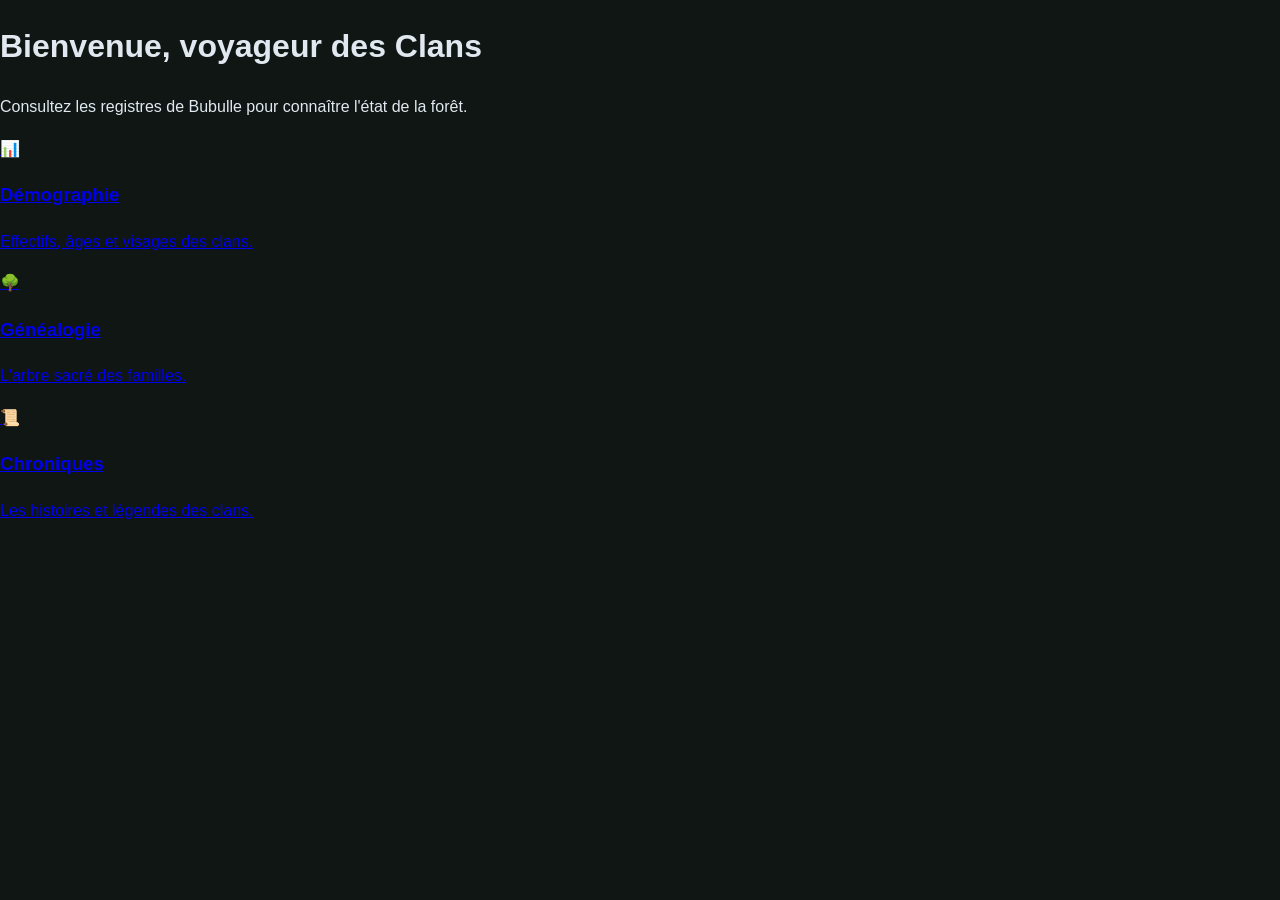
==== index.html @ 967d59c4 "Add files via upload" ====
<!DOCTYPE html>
<html lang="fr">
<head>
    <meta charset="UTF-8">
    <title>Bubulle Hub — Chroniques des Clans</title>
    <link rel="stylesheet" href="style.css"> </head>
<body>
    <div class="hero">
        <h1>Bienvenue, voyageur des Clans</h1>
        <p>Consultez les registres de Bubulle pour connaître l'état de la forêt.</p>
        
        <div class="nav-grid">
            <a href="demographie.html" class="nav-card">
                <div class="icon">📊</div>
                <h3>Démographie</h3>
                <p>Effectifs, âges et visages des clans.</p>
            </a>
            <a href="https://araxiaa.github.io/arbre-g-n-alogique-des-clans/" class="nav-card">
                <div class="icon">🌳</div>
                <h3>Généalogie</h3>
                <p>L'arbre sacré des familles.</p>
            </a>
            <a href="https://araxiaa.github.io/chronique-des-clans/" class="nav-card">
                <div class="icon">📜</div>
                <h3>Chroniques</h3>
                <p>Les histoires et légendes des clans.</p>
            </a>
            </div>
    </div>
</body>
</html>
---- style.css ----
/* --- VARIABLES DE THÈME --- */
:root {
    --bg-color: #0f1613; /* Vert forêt extrêmement sombre */
    --card-bg: #1a251f; /* Vert sapin profond */
    --border-color: #2c4035; /* Vert mousse */
    --text-main: #e2e8f0;
    --text-muted: #94a3b8;
    --accent: #d4af37; /* Doré pour le côté épique */
    --accent-hover: #fcd34d;
    --dead-color: #1e1e1e; /* Gris très sombre pour les morts */
}

body {
    margin: 0;
    font-family: 'Segoe UI', Tahoma, Geneva, Verdana, sans-serif;
    background-color: var(--bg-color);
    color: var(--text-main);
    line-height: 1.6;
}

/* --- STRUCTURE GLOBALE --- */
.container {
    max-width: 1200px;
    margin: 0 auto;
    padding: 2rem;
}

.back-link {
    color: var(--accent);
    text-decoration: none;
    font-weight: bold;
    display: inline-block;
    margin-bottom: 2rem;
    transition: color 0.2s;
}

.back-link:hover {
    color: var(--accent-hover);
}

.page-header {
    text-align: center;
    margin-bottom: 4rem;
    padding-bottom: 2rem;
    border-bottom: 1px solid var(--border-color);
}

.page-header h1 {
    color: var(--accent);
    font-size: 2.5rem;
    margin-bottom: 0.5rem;
    letter-spacing: 2px;
    text-transform: uppercase;
}

/* --- SECTIONS DES CLANS --- */
.clan-section {
    margin-bottom: 4rem;
    background-color: var(--card-bg);
    border: 1px solid var(--border-color);
    border-radius: 12px;
    padding: 2rem;
    box-shadow: 0 4px 15px rgba(0,0,0,0.3);
}

.clan-header {
    display: flex;
    justify-content: space-between;
    align-items: center;
    border-bottom: 1px solid var(--border-color);
    padding-bottom: 1rem;
    margin-bottom: 2rem;
}

.clan-header h2 {
    color: var(--accent);
    margin: 0;
    font-size: 2rem;
}

.clan-stats {
    color: var(--text-muted);
    font-size: 0.9rem;
    text-align: right;
}

/* --- GRILLE ET CARTES --- */
.character-grid {
    display: grid;
    grid-template-columns: repeat(auto-fill, minmax(220px, 1fr));
    gap: 1.5rem;
}

.char-card {
    background-color: rgba(0, 0, 0, 0.3);
    border: 1px solid var(--border-color);
    border-radius: 8px;
    padding: 1.5rem 1rem;
    text-align: center;
    transition: transform 0.2s ease, box-shadow 0.2s ease;
}

.char-card:hover {
    transform: translateY(-5px);
    box-shadow: 0 8px 20px rgba(0,0,0,0.4);
    border-color: var(--accent);
}

.char-card.dead {
    background-color: var(--dead-color);
    opacity: 0.7;
    filter: grayscale(80%);
}

.char-card.dead:hover {
    filter: grayscale(0%);
    opacity: 1;
}

.char-avatar {
    width: 120px;
    height: 120px;
    object-fit: cover;
    border-radius: 50%;
    border: 3px solid var(--border-color);
    margin-bottom: 1rem;
    background-color: #000;
}

.char-card h4 {
    margin: 0 0 0.5rem 0;
    color: var(--text-main);
    font-size: 1.2rem;
}

.char-rank {
    color: var(--accent);
    font-weight: bold;
    text-transform: capitalize;
    margin: 0 0 0.5rem 0;
    letter-spacing: 1px;
}

.char-details {
    margin: 0;
    font-size: 0.85rem;
    color: var(--text-muted);
}
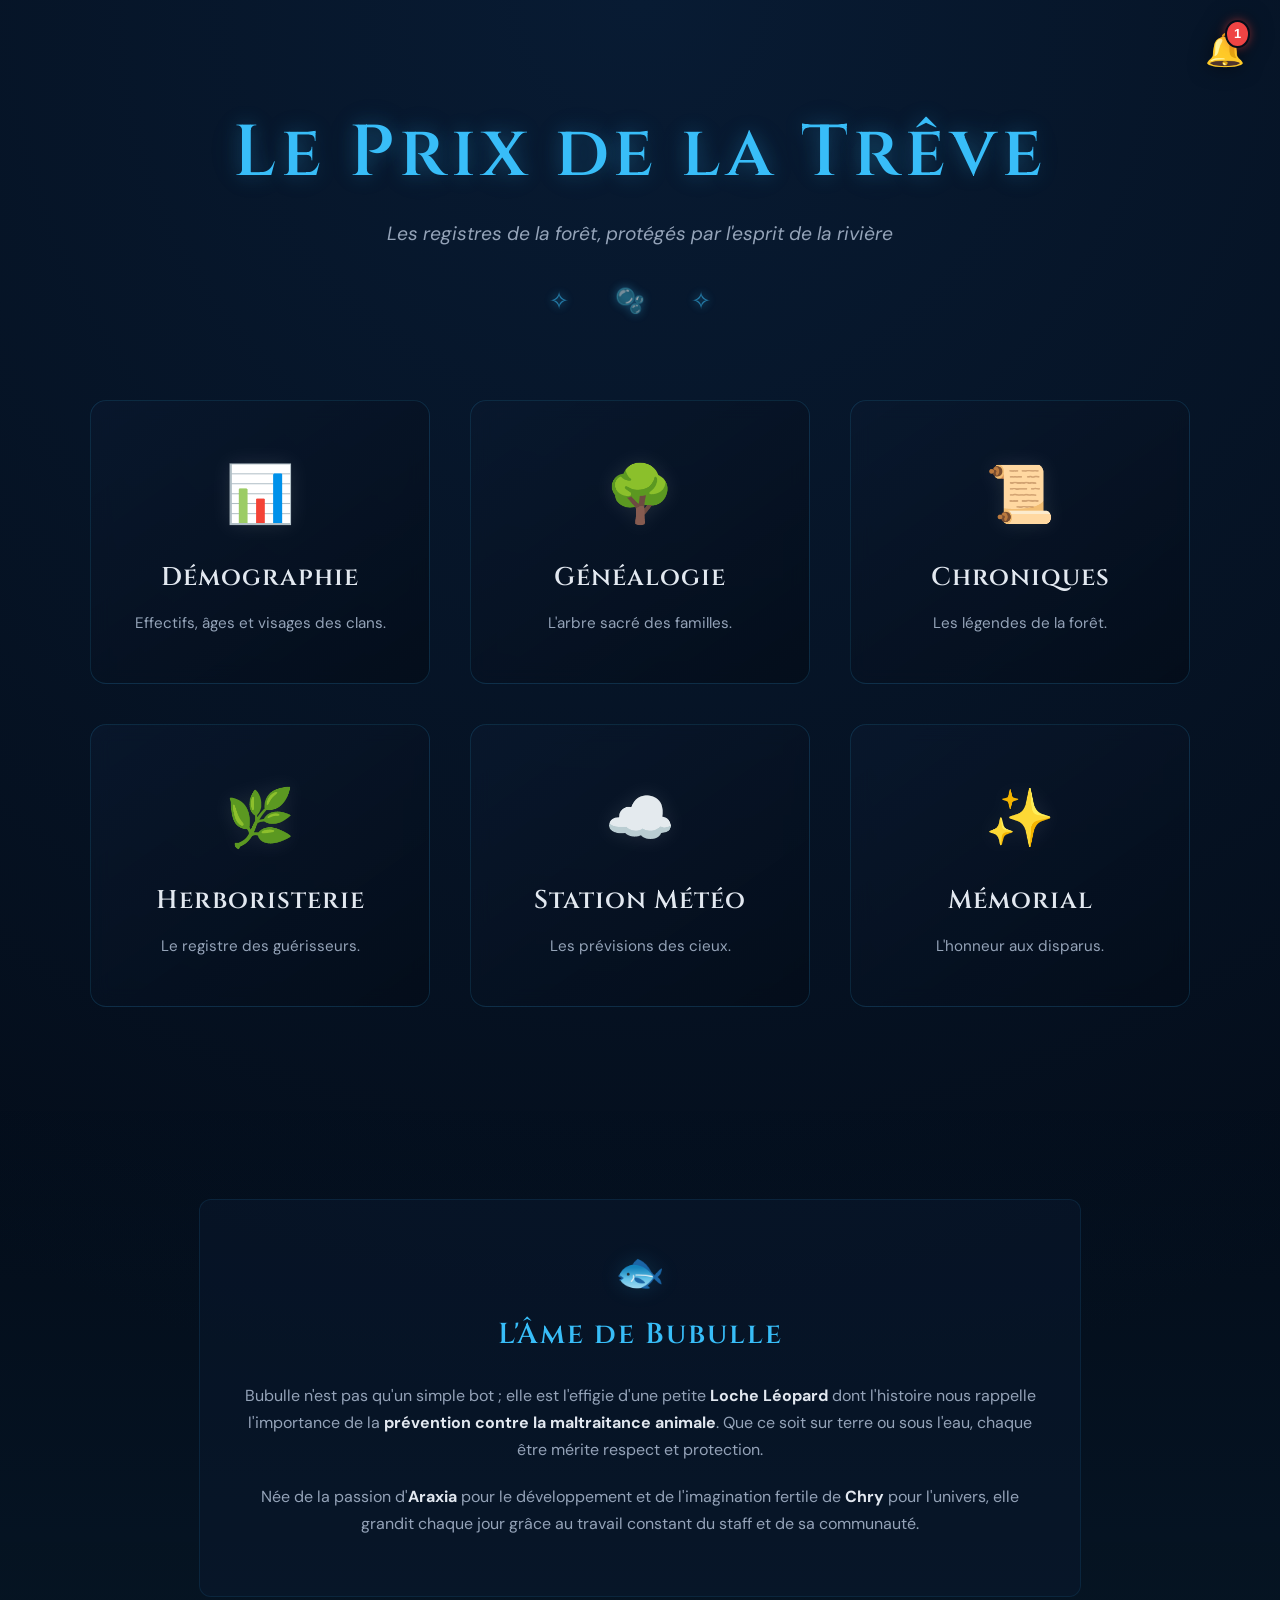
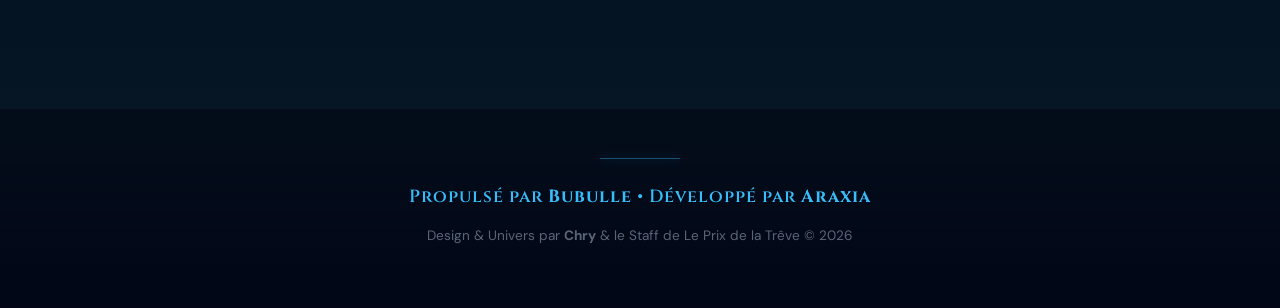
==== commit c2837870: "Add files via upload" ====
--- a/index.html
+++ b/index.html
@@ -2,30 +2,116 @@
 <html lang="fr">
 <head>
     <meta charset="UTF-8">
-    <title>Bubulle Hub — Chroniques des Clans</title>
-    <link rel="stylesheet" href="style.css"> </head>
-<body>
-    <div class="hero">
-        <h1>Bienvenue, voyageur des Clans</h1>
-        <p>Consultez les registres de Bubulle pour connaître l'état de la forêt.</p>
-        
-        <div class="nav-grid">
-            <a href="demographie.html" class="nav-card">
-                <div class="icon">📊</div>
-                <h3>Démographie</h3>
+    <meta name="viewport" content="width=device-width, initial-scale=1.0">
+    <title>Le Hub — Le Prix de la Trêve</title>
+    <link rel="stylesheet" href="style.css">
+</head>
+<body class="hub-body">
+
+    <div class="bubbles-container">
+        <div class="bubble"></div><div class="bubble"></div><div class="bubble"></div>
+        <div class="bubble"></div><div class="bubble"></div><div class="bubble"></div>
+        <div class="bubble"></div><div class="bubble"></div>
+    </div>
+
+    <div class="update-bell" onclick="toggleUpdates()">
+        🔔 <span class="bell-badge">1</span>
+    </div>
+
+    <div id="update-modal" class="modal-overlay" onclick="closeUpdates(event)">
+        <div class="modal-content">
+            <button class="close-btn" onclick="toggleUpdates()">&times;</button>
+            <h2 class="cinzel" style="color: var(--accent); margin-bottom: 1.5rem; text-align: center;">Mises à jour</h2>
+            <ul class="changelog">
+                <li>
+                    <span class="changelog-date">Aujourd'hui</span>
+                    <strong>Thème Océanique 🫧</strong>
+                    <p>Le site fait peau neuve avec de nouvelles couleurs aquatiques en l'honneur de Bubulle ! Ajout du journal des mises à jour.</p>
+                </li>
+            </ul>
+        </div>
+    </div>
+
+    <header class="hub-hero">
+        <div class="hero-content">
+            <h1 class="cinzel glow-text">Le Prix de la Trêve</h1>
+            <p class="hero-subtitle">Les registres de la forêt, protégés par l'esprit de la rivière</p>
+            <div class="separator">✧ 🫧 ✧</div>
+        </div>
+    </header>
+
+    <main class="hub-main">
+        <div class="elegant-grid">
+            <a href="demographie.html" class="elegant-card">
+                <div class="card-icon">📊</div>
+                <h3 class="cinzel">Démographie</h3>
                 <p>Effectifs, âges et visages des clans.</p>
             </a>
-            <a href="https://araxiaa.github.io/arbre-g-n-alogique-des-clans/" class="nav-card">
-                <div class="icon">🌳</div>
-                <h3>Généalogie</h3>
+            <a href="https://araxiaa.github.io/arbre-g-n-alogique-des-clans/" class="elegant-card" target="_blank">
+                <div class="card-icon">🌳</div>
+                <h3 class="cinzel">Généalogie</h3>
                 <p>L'arbre sacré des familles.</p>
             </a>
-            <a href="https://araxiaa.github.io/chronique-des-clans/" class="nav-card">
-                <div class="icon">📜</div>
-                <h3>Chroniques</h3>
-                <p>Les histoires et légendes des clans.</p>
+            <a href="https://araxiaa.github.io/chronique-des-clans/" class="elegant-card" target="_blank">
+                <div class="card-icon">📜</div>
+                <h3 class="cinzel">Chroniques</h3>
+                <p>Les légendes de la forêt.</p>
             </a>
+            <a href="herboristerie.html" class="elegant-card">
+                <div class="card-icon">🌿</div>
+                <h3 class="cinzel">Herboristerie</h3>
+                <p>Le registre des guérisseurs.</p>
+            </a>
+            <a href="meteo.html" class="elegant-card">
+                <div class="card-icon">☁️</div>
+                <h3 class="cinzel">Station Météo</h3>
+                <p>Les prévisions des cieux.</p>
+            </a>
+            <a href="memorial.html" class="elegant-card">
+                <div class="card-icon">✨</div>
+                <h3 class="cinzel">Mémorial</h3>
+                <p>L'honneur aux disparus.</p>
+            </a>
+        </div>
+    </main>
+
+    <section class="bubulle-legacy">
+        <div class="container">
+            <div class="legacy-card">
+                <div class="legacy-header">
+                    <span class="legacy-icon">🐟</span>
+                    <h2 class="cinzel">L'Âme de Bubulle</h2>
+                </div>
+                <div class="legacy-content">
+                    <p>
+                        Bubulle n'est pas qu'un simple bot ; elle est l'effigie d'une petite <strong>Loche Léopard</strong> dont l'histoire nous rappelle l'importance de la <strong>prévention contre la maltraitance animale</strong>. Que ce soit sur terre ou sous l'eau, chaque être mérite respect et protection.
+                    </p>
+                    <p>
+                        Née de la passion d'<strong>Araxia</strong> pour le développement et de l'imagination fertile de <strong>Chry</strong> pour l'univers, elle grandit chaque jour grâce au travail constant du staff et de sa communauté.
+                    </p>
+                </div>
             </div>
-    </div>
+        </div>
+    </section>
+
+    <footer class="hub-footer">
+        <div class="footer-separator"></div>
+        <p class="cinzel credits-main">Propulsé par <strong>Bubulle</strong> • Développé par <strong>Araxia</strong></p>
+        <p class="credits-sub">Design & Univers par <strong>Chry</strong> & le Staff de Le Prix de la Trêve © 2026</p>
+    </footer>
+
+    <script>
+        function toggleUpdates() {
+            const modal = document.getElementById('update-modal');
+            modal.classList.toggle('active');
+            // Cache le petit "1" quand on ouvre la cloche
+            document.querySelector('.bell-badge').style.display = 'none';
+        }
+        function closeUpdates(e) {
+            if(e.target.id === 'update-modal') {
+                toggleUpdates();
+            }
+        }
+    </script>
 </body>
 </html>
--- a/style.css
+++ b/style.css
@@ -1,148 +1,291 @@
-/* --- VARIABLES DE THÈME --- */
+@import url('https://fonts.googleapis.com/css2?family=Cinzel:wght@400;600;700&family=DM+Sans:ital,opsz,wght@0,9..40,300;0,9..40,400;0,9..40,500;1,9..40,400&display=swap');
+
+/* --- VARIABLES DE THÈME (Aquatique & Sombre) --- */
 :root {
-    --bg-color: #0f1613; /* Vert forêt extrêmement sombre */
-    --card-bg: #1a251f; /* Vert sapin profond */
-    --border-color: #2c4035; /* Vert mousse */
+    --bg-main: #040d1a; /* Océan très profond */
+    --bg-panel: #0a192f; /* Bleu nuit sous-marin */
+    --border-light: #172a45; /* Bordure d'eau */
+    --accent: #38bdf8; /* Cyan bulle lumineux */
+    --accent-glow: rgba(56, 189, 248, 0.15);
     --text-main: #e2e8f0;
-    --text-muted: #94a3b8;
-    --accent: #d4af37; /* Doré pour le côté épique */
-    --accent-hover: #fcd34d;
-    --dead-color: #1e1e1e; /* Gris très sombre pour les morts */
+    --text-dim: #94a3b8;
+    --dead-bg: #020617;
 }
 
 body {
     margin: 0;
-    font-family: 'Segoe UI', Tahoma, Geneva, Verdana, sans-serif;
-    background-color: var(--bg-color);
+    font-family: 'DM Sans', sans-serif;
+    background-color: var(--bg-main);
     color: var(--text-main);
     line-height: 1.6;
 }
 
-/* --- STRUCTURE GLOBALE --- */
-.container {
-    max-width: 1200px;
-    margin: 0 auto;
-    padding: 2rem;
-}
-
-.back-link {
-    color: var(--accent);
-    text-decoration: none;
-    font-weight: bold;
-    display: inline-block;
-    margin-bottom: 2rem;
-    transition: color 0.2s;
-}
-
-.back-link:hover {
-    color: var(--accent-hover);
-}
-
-.page-header {
-    text-align: center;
-    margin-bottom: 4rem;
-    padding-bottom: 2rem;
-    border-bottom: 1px solid var(--border-color);
-}
-
-.page-header h1 {
-    color: var(--accent);
-    font-size: 2.5rem;
-    margin-bottom: 0.5rem;
-    letter-spacing: 2px;
-    text-transform: uppercase;
-}
-
-/* --- SECTIONS DES CLANS --- */
-.clan-section {
-    margin-bottom: 4rem;
-    background-color: var(--card-bg);
-    border: 1px solid var(--border-color);
-    border-radius: 12px;
-    padding: 2rem;
-    box-shadow: 0 4px 15px rgba(0,0,0,0.3);
-}
-
-.clan-header {
-    display: flex;
-    justify-content: space-between;
-    align-items: center;
-    border-bottom: 1px solid var(--border-color);
-    padding-bottom: 1rem;
-    margin-bottom: 2rem;
-}
-
-.clan-header h2 {
-    color: var(--accent);
-    margin: 0;
+h1, h2, h3, h4, .cinzel { font-family: 'Cinzel', serif; font-weight: 600; margin: 0; }
+html { overflow-y: scroll; scroll-behavior: smooth; }
+a { color: var(--accent); text-decoration: none; transition: all 0.3s ease; }
+a:hover { text-shadow: 0 0 8px var(--accent-glow); color: #7dd3fc; }
+.container { max-width: 1200px; margin: 0 auto; padding: 3rem 2rem; }
+.back-link { font-size: 0.9rem; text-transform: uppercase; letter-spacing: 1px; margin-bottom: 2rem; display: inline-block; }
+.page-header { text-align: center; margin-bottom: 4rem; }
+.page-header h1 { font-size: 3rem; color: var(--accent); letter-spacing: 3px; text-transform: uppercase; margin-bottom: 0.5rem; }
+
+/* =========================================
+   ANIMATION DES BULLES (FOND)
+   ========================================= */
+.bubbles-container {
+    position: fixed;
+    top: 0; left: 0; width: 100%; height: 100%;
+    z-index: -1;
+    pointer-events: none;
+    overflow: hidden;
+}
+
+.bubble {
+    position: absolute;
+    bottom: -100px;
+    background: radial-gradient(circle at 30% 30%, rgba(255, 255, 255, 0.8), rgba(255, 255, 255, 0.1) 60%, transparent);
+    border: 1px solid rgba(255, 255, 255, 0.2);
+    border-radius: 50%;
+    animation: floatUp linear infinite;
+    box-shadow: inset 0 0 10px rgba(255, 255, 255, 0.3);
+}
+
+/* Génération aléatoire des bulles */
+.bubble:nth-child(1) { width: 40px; height: 40px; left: 10%; animation-duration: 8s; animation-delay: 0s; }
+.bubble:nth-child(2) { width: 20px; height: 20px; left: 25%; animation-duration: 5s; animation-delay: 2s; }
+.bubble:nth-child(3) { width: 50px; height: 50px; left: 40%; animation-duration: 10s; animation-delay: 4s; }
+.bubble:nth-child(4) { width: 30px; height: 30px; left: 60%; animation-duration: 6s; animation-delay: 1s; }
+.bubble:nth-child(5) { width: 25px; height: 25px; left: 75%; animation-duration: 7s; animation-delay: 3s; }
+.bubble:nth-child(6) { width: 45px; height: 45px; left: 90%; animation-duration: 9s; animation-delay: 5s; }
+.bubble:nth-child(7) { width: 15px; height: 15px; left: 50%; animation-duration: 4s; animation-delay: 6s; }
+.bubble:nth-child(8) { width: 35px; height: 35px; left: 80%; animation-duration: 8.5s; animation-delay: 2.5s; }
+
+@keyframes floatUp {
+    0% { transform: translateY(0) scale(1) rotate(0deg); opacity: 0; }
+    10% { opacity: 0.8; }
+    90% { opacity: 0.5; }
+    100% { transform: translateY(-120vh) scale(1.2) rotate(360deg); opacity: 0; }
+}
+
+/* =========================================
+   CLOCHE ET MISES À JOUR (MODAL)
+   ========================================= */
+.update-bell {
+    position: fixed;
+    top: 25px; right: 35px;
     font-size: 2rem;
-}
-
-.clan-stats {
-    color: var(--text-muted);
-    font-size: 0.9rem;
-    text-align: right;
-}
-
-/* --- GRILLE ET CARTES --- */
-.character-grid {
-    display: grid;
-    grid-template-columns: repeat(auto-fill, minmax(220px, 1fr));
-    gap: 1.5rem;
-}
-
-.char-card {
-    background-color: rgba(0, 0, 0, 0.3);
-    border: 1px solid var(--border-color);
-    border-radius: 8px;
-    padding: 1.5rem 1rem;
-    text-align: center;
-    transition: transform 0.2s ease, box-shadow 0.2s ease;
-}
-
-.char-card:hover {
-    transform: translateY(-5px);
-    box-shadow: 0 8px 20px rgba(0,0,0,0.4);
-    border-color: var(--accent);
-}
-
-.char-card.dead {
-    background-color: var(--dead-color);
-    opacity: 0.7;
-    filter: grayscale(80%);
-}
-
-.char-card.dead:hover {
-    filter: grayscale(0%);
-    opacity: 1;
-}
-
-.char-avatar {
-    width: 120px;
-    height: 120px;
-    object-fit: cover;
-    border-radius: 50%;
-    border: 3px solid var(--border-color);
-    margin-bottom: 1rem;
-    background-color: #000;
-}
-
-.char-card h4 {
-    margin: 0 0 0.5rem 0;
-    color: var(--text-main);
-    font-size: 1.2rem;
-}
-
-.char-rank {
-    color: var(--accent);
-    font-weight: bold;
-    text-transform: capitalize;
-    margin: 0 0 0.5rem 0;
-    letter-spacing: 1px;
-}
-
-.char-details {
-    margin: 0;
-    font-size: 0.85rem;
-    color: var(--text-muted);
-}+    cursor: pointer;
+    z-index: 1000;
+    transition: transform 0.3s cubic-bezier(0.175, 0.885, 0.32, 1.275);
+    filter: drop-shadow(0 0 10px rgba(0,0,0,0.5));
+}
+
+.update-bell:hover { transform: scale(1.1) rotate(15deg); }
+
+.bell-badge {
+    position: absolute;
+    top: -5px; right: -5px;
+    background: #ef4444; color: white;
+    font-size: 0.8rem; font-family: sans-serif; font-weight: bold;
+    padding: 2px 7px; border-radius: 50%;
+    border: 2px solid var(--bg-main);
+    box-shadow: 0 0 10px rgba(239, 68, 68, 0.5);
+}
+
+.changelog { list-style: none; padding: 0; margin: 0; }
+.changelog li { padding: 1.5rem 0; border-bottom: 1px solid var(--border-light); }
+.changelog li:last-child { border-bottom: none; padding-bottom: 0; }
+.changelog-date { display: block; font-size: 0.8rem; color: var(--accent); text-transform: uppercase; letter-spacing: 1px; margin-bottom: 5px; }
+.changelog strong { color: var(--text-main); font-size: 1.1rem; }
+.changelog p { color: var(--text-dim); font-size: 0.95rem; margin: 5px 0 0 0; }
+
+/* =========================================
+   ACCUEIL (LE HUB PRINCIPAL)
+   ========================================= */
+.hub-body { background: radial-gradient(circle at top, #081b33 0%, var(--bg-main) 70%); }
+.hub-hero { text-align: center; padding: 6rem 2rem 3rem 2rem; animation: fadeInDown 1s ease-out; }
+
+.glow-text {
+    font-size: 4.5rem; color: var(--accent);
+    text-shadow: 0 0 20px rgba(56, 189, 248, 0.3), 0 0 40px rgba(56, 189, 248, 0.1);
+    letter-spacing: 5px; margin-bottom: 0.5rem;
+}
+
+.hero-subtitle { font-size: 1.2rem; color: var(--text-dim); font-style: italic; margin-top: 0; }
+.separator { color: var(--accent); font-size: 1.5rem; margin: 2rem 0; letter-spacing: 20px; opacity: 0.6; filter: drop-shadow(0 0 5px var(--accent)); }
+.hub-main { max-width: 1100px; margin: 0 auto; padding: 0 2rem 5rem 2rem; }
+.elegant-grid { display: grid; grid-template-columns: repeat(auto-fit, minmax(300px, 1fr)); gap: 2.5rem; }
+
+.elegant-card {
+    position: relative;
+    background: linear-gradient(145deg, rgba(10, 25, 47, 0.7), rgba(4, 13, 26, 0.9));
+    border: 1px solid rgba(56, 189, 248, 0.15);
+    border-radius: 16px; padding: 3rem 2rem; text-align: center; overflow: hidden;
+    backdrop-filter: blur(10px);
+    transition: transform 0.4s cubic-bezier(0.175, 0.885, 0.32, 1.275), border-color 0.4s, box-shadow 0.4s;
+}
+
+.elegant-card::before {
+    content: ''; position: absolute; top: 0; left: 0; right: 0; height: 3px;
+    background: linear-gradient(90deg, transparent, var(--accent), transparent);
+    opacity: 0; transition: opacity 0.4s ease;
+}
+
+.elegant-card:hover {
+    transform: translateY(-10px); border-color: rgba(56, 189, 248, 0.4);
+    box-shadow: 0 15px 35px rgba(0, 0, 0, 0.6), 0 0 20px rgba(56, 189, 248, 0.15);
+}
+.elegant-card:hover::before { opacity: 1; }
+.card-icon { font-size: 3.5rem; margin-bottom: 1.2rem; filter: drop-shadow(0 0 10px rgba(255, 255, 255, 0.1)); transition: transform 0.4s ease; display: inline-block; }
+.elegant-card:hover .card-icon { transform: scale(1.15) rotate(5deg); }
+.elegant-card h3 { font-size: 1.6rem; color: var(--text-main); margin-bottom: 0.8rem; letter-spacing: 1px; transition: color 0.3s; }
+.elegant-card:hover h3 { color: var(--accent); }
+.elegant-card p { color: var(--text-dim); font-size: 0.95rem; margin: 0; line-height: 1.5; }
+
+/* --- SECTION LEGACY (BAS DE PAGE) --- */
+.bubulle-legacy { padding: 4rem 2rem; background: linear-gradient(to bottom, transparent, rgba(56, 189, 248, 0.05)); }
+.legacy-card { max-width: 800px; margin: 0 auto; background: rgba(10, 25, 47, 0.5); border: 1px solid rgba(56, 189, 248, 0.1); border-radius: 12px; padding: 2.5rem; text-align: center; }
+.legacy-header { margin-bottom: 1.5rem; }
+.legacy-icon { font-size: 2.5rem; display: block; margin-bottom: 0.5rem; filter: drop-shadow(0 0 10px var(--accent-glow)); }
+.legacy-card h2 { color: var(--accent); font-size: 1.8rem; letter-spacing: 2px; }
+.legacy-content p { color: var(--text-dim); line-height: 1.7; margin-bottom: 1.2rem; font-size: 1rem; }
+.legacy-content strong { color: var(--text-main); }
+
+/* --- FOOTER & CREDITS --- */
+.hub-footer { text-align: center; padding: 3rem 2rem; background: linear-gradient(to top, rgba(2,6,23,0.9), transparent); border-top: 1px solid rgba(255, 255, 255, 0.02); }
+.footer-separator { width: 80px; height: 1px; background: var(--accent); margin: 0 auto 1.5rem auto; opacity: 0.4; box-shadow: 0 0 10px var(--accent); }
+.credits-main { font-size: 1.1rem; letter-spacing: 1px; margin-bottom: 5px; color: var(--accent); }
+.credits-sub { color: var(--text-dim); font-size: 0.85rem; opacity: 0.6; }
+@keyframes fadeInDown { from { opacity: 0; transform: translateY(-20px); } to { opacity: 1; transform: translateY(0); } }
+
+/* --- SECTIONS GÉNÉRIQUES (CLANS, CARTES, ETC) --- */
+.clan-section { margin-bottom: 5rem; }
+.clan-header { display: flex; justify-content: space-between; align-items: flex-end; border-bottom: 1px solid var(--border-light); padding-bottom: 1rem; margin-bottom: 2rem; }
+.clan-header h2 { color: var(--accent); font-size: 2.5rem; letter-spacing: 1px; }
+.clan-stats { color: var(--text-dim); font-size: 0.9rem; text-align: right; text-transform: uppercase; letter-spacing: 0.5px; }
+
+.character-grid { display: grid; grid-template-columns: repeat(auto-fill, minmax(200px, 1fr)); gap: 1.5rem; }
+.char-card { background-color: var(--bg-panel); border: 1px solid var(--border-light); border-radius: 4px; padding: 2rem 1rem; text-align: center; position: relative; overflow: hidden; transition: all 0.3s ease; cursor: pointer; }
+.char-card:hover { border-color: var(--accent); box-shadow: 0 5px 20px var(--accent-glow); }
+.char-card.dead { background-color: var(--dead-bg); border-color: #0f172a; }
+.char-card.dead .char-avatar { filter: grayscale(100%) opacity(0.6); border-color: #334155; }
+.char-card.dead h4 { color: var(--text-dim); }
+
+.char-avatar { width: 100px; height: 100px; object-fit: cover; border-radius: 50%; border: 2px solid var(--accent); margin-bottom: 1.2rem; background-color: #000; transition: transform 0.5s ease; }
+.char-card:hover .char-avatar { transform: scale(1.05); }
+.char-card h4 { font-size: 1.2rem; color: var(--text-main); margin-bottom: 0.3rem; }
+.char-rank { color: var(--accent); font-size: 0.8rem; text-transform: uppercase; letter-spacing: 1px; margin-bottom: 0.8rem; }
+.char-details { font-size: 0.85rem; color: var(--text-dim); }
+
+.filter-bar { display: flex; justify-content: center; gap: 10px; margin-bottom: 3rem; flex-wrap: wrap; }
+.filter-btn { background: transparent; border: 1px solid var(--border-light); color: var(--text-dim); padding: 8px 20px; font-family: 'Cinzel', serif; font-size: 0.85rem; cursor: pointer; transition: all 0.3s ease; text-transform: uppercase; letter-spacing: 1px; }
+.filter-btn:hover { border-color: var(--accent); color: var(--accent); background-color: var(--accent-glow); }
+.filter-btn.active { background-color: var(--accent); color: var(--bg-main); border-color: var(--accent); font-weight: bold; text-shadow: 0 0 1px rgba(0,0,0,0.5); }
+
+.char-badges { display: flex; justify-content: space-between; padding: 0 10px; margin-bottom: 10px; }
+.badge { font-size: 0.65rem; padding: 2px 8px; border-radius: 2px; text-transform: uppercase; font-weight: bold; letter-spacing: 1px; font-family: 'DM Sans', sans-serif; }
+.badge-oc { background-color: var(--accent-glow); color: var(--accent); border: 1px solid var(--accent); }
+.badge-pnj { background-color: #0f172a; color: #64748b; border: 1px solid #334155; }
+
+.gender-icon { font-size: 0.9rem; opacity: 0.8; }
+.gender-male { color: #89cff0; }
+.gender-female { color: #f4c2c2; }
+.gender-nb { color: var(--accent); }
+
+/* --- PANNEAU LATÉRAL ET MODAL --- */
+.panel-overlay, .modal-overlay { position: fixed; inset: 0; background: rgba(0, 0, 0, 0.7); backdrop-filter: blur(2px); z-index: 999; opacity: 0; pointer-events: none; transition: opacity 0.3s ease; }
+.panel-overlay.active, .modal-overlay.active { opacity: 1; pointer-events: all; }
+
+.modal-content {
+    position: absolute; top: 50%; left: 50%; transform: translate(-50%, -50%) scale(0.95);
+    background: var(--bg-panel); border: 1px solid var(--accent); box-shadow: 0 0 40px rgba(0,0,0,0.8);
+    width: 90%; max-width: 500px; padding: 2rem; border-radius: 12px; transition: transform 0.3s ease;
+}
+.modal-overlay.active .modal-content { transform: translate(-50%, -50%) scale(1); }
+
+.side-panel { position: fixed; top: 0; right: -450px; width: 400px; max-width: 100vw; height: 100vh; background-color: var(--bg-panel); border-left: 1px solid var(--accent); box-shadow: -5px 0 30px rgba(0,0,0,0.8); z-index: 1000; transition: right 0.3s cubic-bezier(0.4, 0, 0.2, 1); overflow-y: auto; padding: 3rem 2rem; box-sizing: border-box; }
+.side-panel.open { right: 0; }
+.close-btn { position: absolute; top: 15px; right: 20px; background: none; border: none; color: var(--text-dim); font-size: 2rem; cursor: pointer; transition: color 0.2s; }
+.close-btn:hover { color: var(--accent); }
+
+.panel-avatar { width: 160px; height: 160px; object-fit: cover; border-radius: 50%; border: 3px solid var(--accent); margin: 0 auto 1.5rem auto; display: block; background-color: #000; }
+.panel-name { font-family: 'Cinzel', serif; color: var(--accent); font-size: 2rem; text-align: center; margin-bottom: 0.2rem; }
+.panel-rank { text-align: center; color: var(--text-dim); text-transform: uppercase; letter-spacing: 2px; font-size: 0.85rem; margin-bottom: 2.5rem; }
+.panel-section { margin-bottom: 1.5rem; background: rgba(0,0,0,0.2); padding: 1rem; border-radius: 6px; border: 1px solid var(--border-light); }
+.panel-section h3 { font-size: 1rem; color: var(--text-main); border-bottom: 1px solid var(--border-light); padding-bottom: 5px; margin-bottom: 10px; }
+
+.hp-bar-container { background: #020617; height: 14px; border-radius: 7px; overflow: hidden; margin-bottom: 5px; border: 1px solid #000; }
+.hp-fill { height: 100%; background: #10b981; transition: width 0.5s ease, background-color 0.5s ease; }
+.hp-fill.medium { background: #f59e0b; }
+.hp-fill.critical { background: #ef4444; }
+.hp-fill.dead { background: #475569; }
+
+/* --- BARRE DE RECHERCHE & SOMMAIRE --- */
+.search-bar { width: 100%; max-width: 400px; padding: 12px 20px; border-radius: 25px; border: 1px solid var(--border-light); background: var(--bg-panel); color: var(--text-main); font-family: 'DM Sans', sans-serif; margin: 0 auto 2rem auto; display: block; font-size: 1rem; transition: all 0.3s ease; }
+.search-bar:focus { outline: none; border-color: var(--accent); box-shadow: 0 0 15px var(--accent-glow); }
+.quick-nav { display: flex; justify-content: center; gap: 10px; margin-bottom: 2rem; flex-wrap: wrap; }
+.quick-nav-link { background: var(--bg-panel); border: 1px solid var(--border-light); padding: 6px 15px; border-radius: 20px; font-size: 0.8rem; color: var(--text-dim); text-transform: uppercase; letter-spacing: 1px; transition: all 0.3s ease; }
+.quick-nav-link:hover { border-color: var(--accent); color: var(--accent); background-color: var(--accent-glow); transform: translateY(-2px); }
+
+/* --- AUTRES MODULES (Météo, Herbo, etc.) conservés à l'identique avec les nouvelles variables --- */
+.clan-dashboard { background: rgba(0, 0, 0, 0.2); border-radius: 8px; padding: 1.5rem; margin-bottom: 2rem; border: 1px solid var(--border-light); }
+.stat-group { margin-bottom: 1.2rem; }
+.stat-group:last-child { margin-bottom: 0; }
+.stat-title { font-family: 'Cinzel', serif; font-size: 0.9rem; color: var(--accent); margin-bottom: 0.5rem; text-transform: uppercase; letter-spacing: 1px; }
+.stat-bar { display: flex; height: 10px; border-radius: 5px; overflow: hidden; background: #020617; margin-bottom: 0.5rem; }
+.stat-segment { height: 100%; transition: width 0.5s ease; }
+.stat-labels { display: flex; flex-wrap: wrap; gap: 15px; font-size: 0.8rem; color: var(--text-dim); }
+.stat-label-item { display: flex; align-items: center; gap: 6px; }
+.stat-dot { width: 10px; height: 10px; border-radius: 50%; }
+
+.herb-grid { display: grid; grid-template-columns: repeat(auto-fill, minmax(200px, 1fr)); gap: 1.5rem; }
+.plant-card { background-color: var(--bg-panel); border: 1px solid var(--border-light); border-radius: 6px; padding: 1.5rem; position: relative; transition: all 0.3s ease; cursor: pointer; }
+.plant-card:hover { border-color: #38bdf8; box-shadow: 0 5px 15px rgba(56, 189, 248, 0.15); }
+.plant-header { display: flex; justify-content: space-between; align-items: flex-start; margin-bottom: 1rem; }
+.plant-icon { font-size: 2rem; }
+.plant-qty { font-family: 'Cinzel', serif; font-size: 1.5rem; color: var(--accent); font-weight: bold; }
+.plant-name { font-weight: bold; color: var(--text-main); margin: 0 0 0.5rem 0; font-size: 1.1rem; }
+.stock-bar-bg { background: #020617; height: 8px; border-radius: 4px; overflow: hidden; margin-bottom: 8px; }
+.stock-bar-fill { height: 100%; transition: width 0.5s ease, background-color 0.5s ease; }
+.stock-good { background-color: #38bdf8; } 
+.stock-medium { background-color: #f59e0b; } 
+.stock-low { background-color: #ef4444; } 
+.warning-expiry { font-size: 0.8rem; color: #ef4444; display: flex; align-items: center; gap: 5px; margin-top: 10px; background: rgba(239, 68, 68, 0.1); padding: 5px; border-radius: 4px; border-left: 2px solid #ef4444; }
+
+.memorial-container { background: radial-gradient(circle at center, #0f172a 0%, #020617 100%); min-height: 100vh; }
+.memorial-header h1 { color: #e0e0e0; text-shadow: 0 0 15px rgba(255, 255, 255, 0.3); }
+.star-section { margin-bottom: 5rem; position: relative; }
+.star-section h2 { text-align: center; color: var(--accent); font-size: 2.2rem; margin-bottom: 3rem; letter-spacing: 5px; }
+.empty-stars { text-align: center; padding: 4rem; color: var(--text-dim); font-style: italic; border: 1px dashed var(--border-light); border-radius: 8px; }
+.ghost-card { background: rgba(255, 255, 255, 0.03); border: 1px solid rgba(56, 189, 248, 0.2); filter: grayscale(40%); transition: all 0.5s ease; }
+.ghost-card:hover { filter: grayscale(0%); background: rgba(56, 189, 248, 0.05); box-shadow: 0 0 20px rgba(56, 189, 248, 0.1); }
+.death-cause { margin-top: 1rem; font-size: 0.8rem; color: #f87171; font-style: italic; border-top: 1px solid var(--border-light); padding-top: 10px; }
+
+.view-tabs { display: flex; justify-content: center; gap: 15px; margin-bottom: 2rem; border-bottom: 1px solid var(--border-light); padding-bottom: 1rem; }
+.view-tab-btn { background: transparent; border: none; color: var(--text-dim); font-family: 'Cinzel', serif; font-size: 1.2rem; padding: 10px 20px; cursor: pointer; transition: all 0.3s ease; text-transform: uppercase; position: relative; }
+.view-tab-btn:hover { color: var(--accent); }
+.view-tab-btn.active { color: var(--accent); font-weight: bold; }
+.view-tab-btn.active::after { content: ''; position: absolute; bottom: -1rem; left: 0; width: 100%; height: 3px; background-color: var(--accent); box-shadow: 0 0 10px var(--accent-glow); }
+
+.lot-item { background: rgba(0, 0, 0, 0.4); border: 1px solid var(--border-light); border-radius: 4px; padding: 10px; margin-bottom: 8px; font-size: 0.85rem; display: flex; justify-content: space-between; align-items: center; }
+.lot-qty { font-weight: bold; color: var(--accent); font-size: 1.1rem; background: rgba(56, 189, 248, 0.1); padding: 4px 10px; border-radius: 4px; }
+.lot-details { color: var(--text-dim); text-align: right; }
+
+.healer-card { background: var(--bg-panel); border: 1px solid var(--border-light); padding: 1.5rem; border-radius: 6px; text-align: center; }
+.healer-card h3 { color: var(--accent); margin-bottom: 1rem; }
+.stat-row { display: flex; justify-content: space-between; margin-bottom: 8px; border-bottom: 1px dashed var(--border-light); padding-bottom: 4px;}
+.stat-row span:last-child { font-weight: bold; color: var(--text-main); }
+
+.weather-current-box { background: radial-gradient(circle at center, rgba(56, 189, 248, 0.05) 0%, var(--bg-panel) 100%); border: 1px solid var(--accent); border-radius: 12px; padding: 3rem; text-align: center; margin-bottom: 4rem; box-shadow: 0 0 30px rgba(0, 0, 0, 0.5), inset 0 0 20px var(--accent-glow); }
+.weather-icon-large { font-size: 5rem; margin-bottom: 1.5rem; filter: drop-shadow(0 0 10px var(--accent)); display: block; }
+.weather-desc-main { font-family: 'Cinzel', serif; font-size: 1.8rem; color: var(--text-main); margin-bottom: 1rem; }
+.weather-badge-event { display: inline-block; padding: 5px 15px; border-radius: 20px; font-size: 0.8rem; font-weight: bold; text-transform: uppercase; letter-spacing: 2px; margin-bottom: 1.5rem; }
+
+.event-normal { background: rgba(148, 163, 184, 0.2); color: #94a3b8; border: 1px solid #94a3b8; }
+.event-alerte { background: rgba(239, 68, 68, 0.2); color: #ef4444; border: 1px solid #ef4444; box-shadow: 0 0 15px rgba(239, 68, 68, 0.3); }
+.event-special { background: rgba(56, 189, 248, 0.2); color: var(--accent); border: 1px solid var(--accent); }
+
+.forecast-grid { display: grid; grid-template-columns: repeat(auto-fill, minmax(250px, 1fr)); gap: 1.5rem; }
+.forecast-card { background: var(--bg-panel); border: 1px solid var(--border-light); padding: 1.5rem; border-radius: 8px; opacity: 0.8; transition: all 0.3s ease; }
+.forecast-card:hover { opacity: 1; border-color: var(--accent); transform: translateY(-5px); }
+.forecast-date { font-size: 0.75rem; color: var(--accent); text-transform: uppercase; letter-spacing: 1px; margin-bottom: 10px; }
